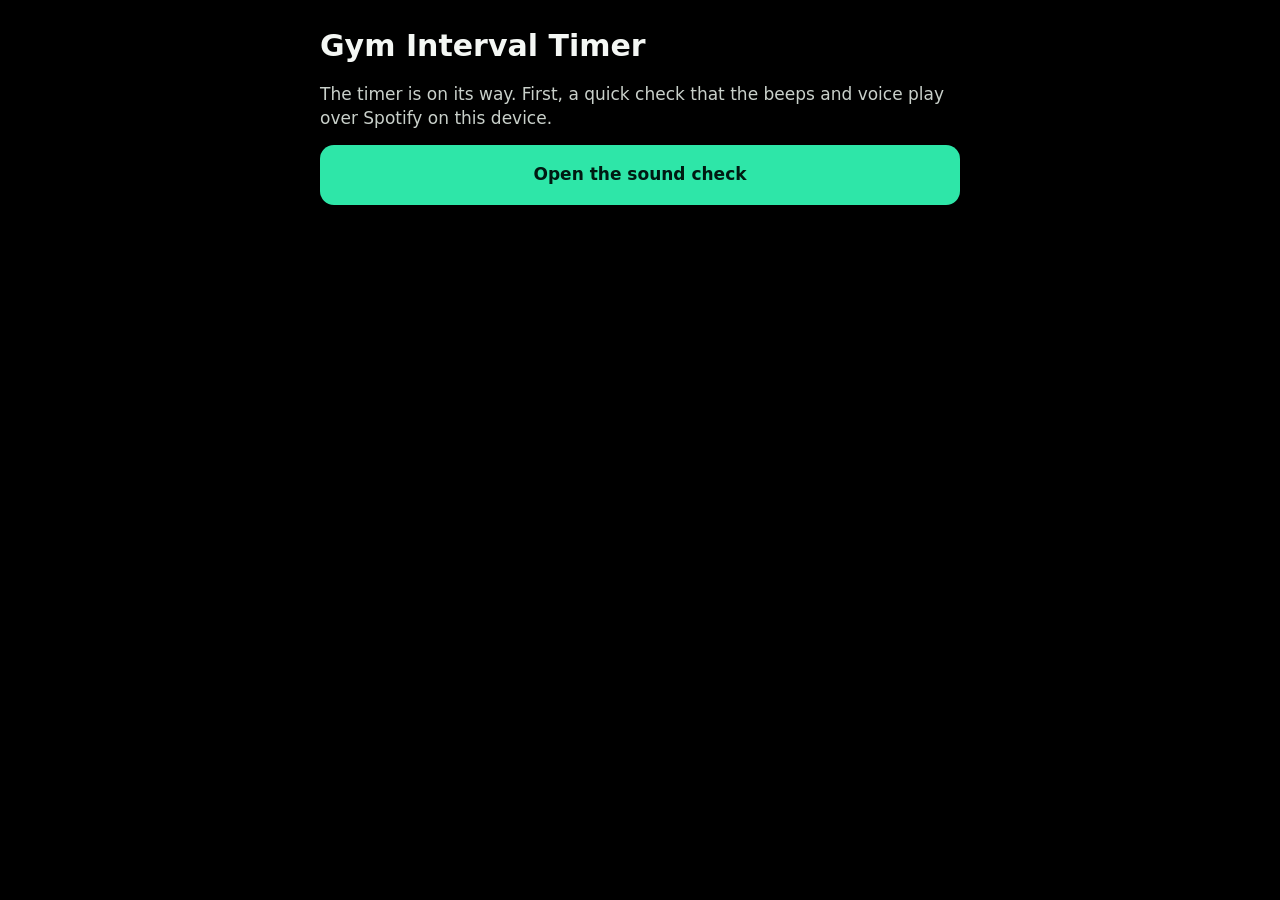
==== index.html @ ab1c6fc9 "Add a sound check page and project notes The sound check tests whether the timer's beeps and voice c" ====
<!doctype html>
<html lang="en">
<head>
<meta charset="utf-8">
<meta name="viewport" content="width=device-width, initial-scale=1, viewport-fit=cover">
<title>Gym Interval Timer</title>
<style>
html,body{margin:0;background:#000;color:#F4F7F4;font:17px/1.45 -apple-system,system-ui,sans-serif}
main{max-width:640px;margin:0 auto;padding:calc(24px + env(safe-area-inset-top)) 16px 32px;display:flex;flex-direction:column;gap:14px}
h1{margin:0;font-size:30px}
p{margin:0;color:#C9D0CA}
a{display:flex;align-items:center;justify-content:center;min-height:60px;border-radius:14px;background:#2EE6A8;color:#001A12;font-weight:700;text-decoration:none}
</style>
</head>
<body>
<main>
<h1>Gym Interval Timer</h1>
<p>The timer is on its way. First, a quick check that the beeps and voice play over Spotify on this device.</p>
<a href="soundcheck/">Open the sound check</a>
</main>
</body>
</html>
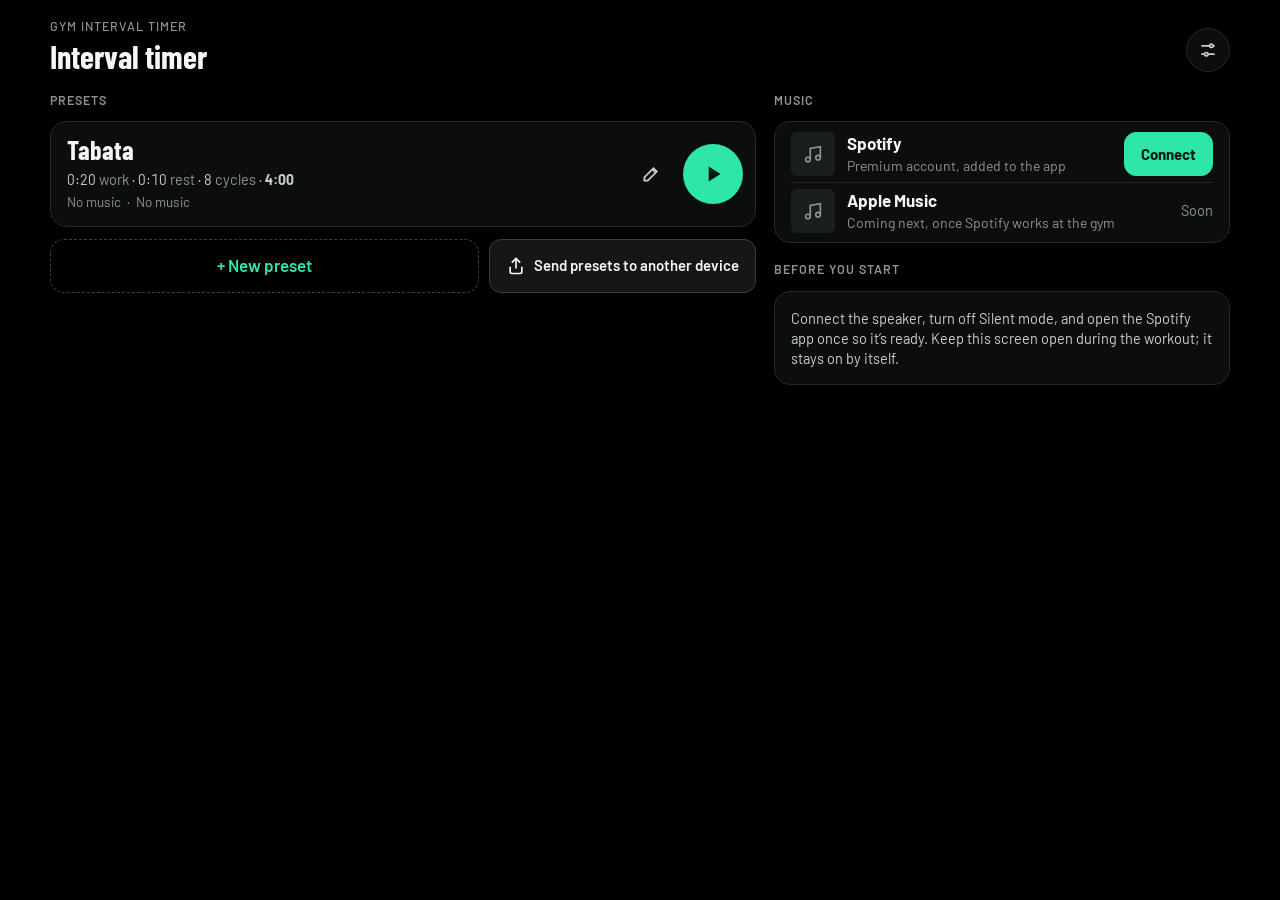
==== commit 71a50cda: "Build the interval timer with Spotify Presets with work, rest, cycles and get ready; a work and a re" ====
--- a/index.html
+++ b/index.html
@@ -3,20 +3,19 @@
 <head>
 <meta charset="utf-8">
 <meta name="viewport" content="width=device-width, initial-scale=1, viewport-fit=cover">
-<title>Gym Interval Timer</title>
-<style>
-html,body{margin:0;background:#000;color:#F4F7F4;font:17px/1.45 -apple-system,system-ui,sans-serif}
-main{max-width:640px;margin:0 auto;padding:calc(24px + env(safe-area-inset-top)) 16px 32px;display:flex;flex-direction:column;gap:14px}
-h1{margin:0;font-size:30px}
-p{margin:0;color:#C9D0CA}
-a{display:flex;align-items:center;justify-content:center;min-height:60px;border-radius:14px;background:#2EE6A8;color:#001A12;font-weight:700;text-decoration:none}
-</style>
+<meta name="apple-mobile-web-app-capable" content="yes">
+<meta name="mobile-web-app-capable" content="yes">
+<meta name="apple-mobile-web-app-status-bar-style" content="black">
+<meta name="apple-mobile-web-app-title" content="Interval Timer">
+<meta name="theme-color" content="#000000">
+<title>Interval Timer</title>
+<link rel="preconnect" href="https://fonts.googleapis.com">
+<link rel="stylesheet" href="https://fonts.googleapis.com/css2?family=Barlow+Condensed:wght@600;700&family=Barlow:wght@400;500;600;700&display=swap">
+<link rel="stylesheet" href="app.css">
+<script src="config.js"></script>
 </head>
 <body>
-<main>
-<h1>Gym Interval Timer</h1>
-<p>The timer is on its way. First, a quick check that the beeps and voice play over Spotify on this device.</p>
-<a href="soundcheck/">Open the sound check</a>
-</main>
+<main class="app" id="app"></main>
+<script type="module" src="js/app.js"></script>
 </body>
 </html>
--- a/app.css
+++ b/app.css
@@ -0,0 +1,179 @@
+:root{
+  --bg:#000;--surface:#0C0E0C;--sunk:#141714;--raised:#1B1F1B;--line:#232823;--line2:#3A413B;
+  --fg:#F4F7F4;--soft:#C9D0CA;--muted:#8C958E;--mint:#2EE6A8;--ink:#001A12;--blue:#5B8CFF;--blue2:#9DB8FF;
+  --yellow:#FFD23F;--red:#FF6B5E;
+  --display:"Barlow Condensed","Arial Narrow",system-ui,sans-serif;
+  --body:"Barlow",-apple-system,system-ui,sans-serif;
+  color-scheme:dark;
+}
+*{box-sizing:border-box}
+html,body{margin:0;background:var(--bg);color:var(--fg);font:17px/1.4 var(--body);-webkit-tap-highlight-color:transparent;-webkit-text-size-adjust:100%}
+body{min-height:100dvh}
+button,input{font:inherit;color:inherit}
+button{cursor:pointer;touch-action:manipulation}
+:focus-visible{outline:2px solid var(--mint);outline-offset:2px}
+[hidden]{display:none!important}
+.app{min-height:100dvh;padding:calc(12px + env(safe-area-inset-top)) calc(16px + env(safe-area-inset-right)) calc(20px + env(safe-area-inset-bottom)) calc(16px + env(safe-area-inset-left))}
+.wrap{max-width:1180px;margin:0 auto;display:flex;flex-direction:column;gap:14px}
+.top{display:flex;align-items:flex-end;justify-content:space-between;gap:12px;padding-top:6px}
+.top h1{margin:0;font-family:var(--display);font-weight:700;font-size:32px;line-height:1}
+.top small{display:block;font-family:var(--body);font-weight:500;font-size:12.5px;color:var(--muted);letter-spacing:.08em;text-transform:uppercase;margin-bottom:4px}
+.lab{font-size:12.5px;font-weight:600;letter-spacing:.08em;text-transform:uppercase;color:var(--muted);margin:6px 0 0}
+.muted{color:var(--muted);font-size:14.5px;margin:0}
+.card{background:var(--surface);border:1px solid var(--line);border-radius:16px;padding:16px;display:flex;flex-direction:column;gap:12px}
+.rows{padding:4px 16px;gap:0}
+.rowi{display:flex;align-items:center;gap:12px;min-height:56px}
+.rowi+.rowi{border-top:1px solid var(--line)}
+.rowi .t{flex:1;min-width:0;display:flex;flex-direction:column}
+.rowi .t em{font-style:normal;font-size:14px;color:var(--muted)}
+.ok{font-weight:700;color:var(--mint);font-size:15px;white-space:nowrap}
+.warn{font-weight:700;color:var(--yellow);font-size:15px}
+.btn{min-height:44px;padding:0 16px;border-radius:12px;border:1px solid var(--line2);background:var(--sunk);font-weight:600;font-size:15px;display:inline-flex;align-items:center;justify-content:center;gap:8px}
+.btn.primary{background:var(--mint);border-color:var(--mint);color:var(--ink);font-weight:700}
+.btn.ghost{background:none;border-color:transparent;color:var(--mint);padding:0 6px}
+.btn.danger{color:var(--red)}
+.btn svg,.ib svg{width:20px;height:20px;fill:none;stroke:currentColor;stroke-width:2}
+.ib{width:44px;height:44px;border-radius:50%;border:1px solid var(--line);background:var(--surface);display:grid;place-items:center;color:var(--soft);flex:none}
+.home{display:grid;gap:18px;grid-template-columns:minmax(0,1fr)}
+@media (min-width:860px){.home{grid-template-columns:minmax(0,1.55fr) minmax(0,1fr)}}
+.col{display:flex;flex-direction:column;gap:12px;min-width:0}
+.pre{display:flex;align-items:center;gap:10px;background:var(--surface);border:1px solid var(--line);border-radius:16px;padding:14px 12px 14px 16px}
+.pre .t{flex:1;min-width:0;display:flex;flex-direction:column;gap:4px}
+.pre h2{margin:0;font-family:var(--display);font-weight:700;font-size:26px;line-height:1.1;overflow-wrap:anywhere}
+.nums{font-size:14.5px;color:var(--soft);font-variant-numeric:tabular-nums}.nums em{font-style:normal;color:var(--muted)}
+.mus{display:flex;flex-wrap:wrap;align-items:center;gap:6px;font-size:13.5px;color:var(--muted)}
+.src{display:inline-flex;align-items:center;height:20px;padding:0 6px;border-radius:4px;font-size:11px;font-weight:700;letter-spacing:.03em;border:1px solid #5f6862;color:var(--soft)}
+.go{flex:none;width:60px;height:60px;border-radius:50%;border:0;background:var(--mint);color:var(--ink);display:grid;place-items:center}
+.go svg{width:26px;height:26px;fill:currentColor}
+.add{min-height:54px;border-radius:14px;border:1.5px dashed var(--line2);background:none;font-weight:600;color:var(--mint);flex:1}
+.addrow{display:flex;gap:10px;flex-wrap:wrap}
+.banner{display:flex;gap:10px;align-items:flex-start;border:1.5px solid var(--yellow);border-radius:14px;padding:12px 14px;background:#1a1606}
+.banner p{margin:0;flex:1}
+.banner b{color:var(--yellow)}
+
+/* edit */
+.ehead{display:flex;align-items:center;gap:8px}
+.ehead h1{flex:1;margin:0;text-align:center;font-family:var(--display);font-size:28px}
+.ehead .btn.ghost{min-width:72px}
+.edit{display:grid;gap:14px;grid-template-columns:minmax(0,1fr)}
+@media (min-width:860px){.edit{grid-template-columns:repeat(3,minmax(0,1fr))}}
+.name{min-height:52px;border-radius:10px;border:1px solid var(--line2);background:#000;padding:0 12px;font-family:var(--display);font-weight:700;font-size:24px;width:100%}
+.f{display:flex;align-items:center;justify-content:space-between;gap:10px;min-height:56px}
+.f label,.f .l{font-weight:600;color:var(--soft)}
+.f input{width:118px;min-height:52px;border-radius:10px;border:1.5px solid var(--line2);background:#000;padding:0 12px;font-family:var(--display);font-weight:700;font-size:30px;text-align:right;font-variant-numeric:tabular-nums}
+.f input.w{border-color:var(--mint)}.f input.r{border-color:var(--blue)}
+.f input:invalid,.f input.bad{border-color:var(--red)}
+.step{display:flex;align-items:center;gap:6px}
+.step b{min-width:64px;text-align:center;font-family:var(--display);font-size:30px;font-variant-numeric:tabular-nums}
+.step button{width:44px;height:44px;border-radius:50%;border:0;background:var(--sunk);font-size:22px;font-weight:600}
+.tot{display:flex;justify-content:space-between;align-items:baseline;border-top:1px solid var(--line);padding-top:12px;color:var(--soft);font-size:15px}
+.tot b{font-family:var(--display);font-size:30px;color:var(--fg)}
+.badge{display:inline-flex;align-items:center;gap:6px;height:30px;padding:0 10px;border-radius:6px;font-size:14px;font-weight:700;letter-spacing:.06em;align-self:flex-start}
+.badge svg{width:12px;height:12px}
+.bw{background:var(--mint);color:var(--ink)}
+.br{border:1.5px solid var(--blue);color:var(--blue2)}
+.ph{display:flex;align-items:center;gap:10px}
+.seg{display:flex;border:1px solid var(--line);border-radius:10px;overflow:hidden}
+.seg button{flex:1;min-height:44px;border:0;background:var(--surface);font-weight:600;font-size:14.5px;display:flex;align-items:center;justify-content:center;gap:6px;padding:0 6px}
+.seg button.on{background:var(--fg);color:#000}
+.seg button:disabled{color:#5f6862;cursor:default}
+.seg svg{width:16px;height:16px;fill:none;stroke:currentColor;stroke-width:2}
+.pick{display:flex;align-items:center;gap:12px;width:100%;min-height:60px;border-radius:10px;border:1px solid var(--line);background:var(--sunk);padding:8px 12px;text-align:left}
+.art{flex:none;width:44px;height:44px;border-radius:6px;background:var(--raised);display:grid;place-items:center;color:var(--muted)}
+.art svg{width:22px;height:22px;fill:none;stroke:currentColor;stroke-width:1.8}
+.pick .t{flex:1;min-width:0;display:flex;flex-direction:column}
+.pick b{font-weight:600;overflow:hidden;text-overflow:ellipsis;white-space:nowrap}.pick em{font-style:normal;font-size:13px;color:var(--muted)}
+.ch{color:var(--muted);font-size:22px}
+.sw{display:flex;align-items:center;justify-content:space-between;gap:10px;min-height:52px}
+.sw .t{display:flex;flex-direction:column}.sw .t em{font-style:normal;font-size:13px;color:var(--muted)}
+.tg{flex:none;display:inline-flex;align-items:center;gap:8px;border:0;background:none;padding:0;min-height:44px}
+.tg i{position:relative;width:51px;height:31px;border-radius:16px;background:#3a413b}
+.tg i::after{content:"";position:absolute;left:2px;top:2px;width:27px;height:27px;border-radius:50%;background:var(--muted)}
+.tg b{font-size:13px;color:var(--muted)}
+.tg[aria-checked="true"] i{background:var(--mint)}
+.tg[aria-checked="true"] i::after{left:auto;right:2px;background:var(--ink)}
+.tg[aria-checked="true"] b{color:var(--mint)}
+.tg:disabled{opacity:.45}
+.why{font-size:13.5px;color:var(--muted);margin:0}
+.start{min-height:56px;border-radius:14px;border:0;background:var(--mint);color:var(--ink);font-weight:700;font-size:18px;display:flex;align-items:center;justify-content:center;gap:10px;width:100%}
+.start svg{width:20px;height:20px;fill:currentColor}
+
+/* sheet */
+.sheet{position:fixed;inset:0;z-index:20;display:flex;align-items:flex-end;justify-content:center;background:rgba(0,0,0,.6)}
+.sheet .box{width:min(640px,100%);max-height:88dvh;display:flex;flex-direction:column;background:var(--surface);border:1px solid var(--line);border-radius:18px 18px 0 0;padding:10px 16px calc(16px + env(safe-area-inset-bottom))}
+@media (min-width:700px){.sheet{align-items:center}.sheet .box{border-radius:18px}}
+.sheet .hd{display:flex;align-items:center;gap:8px;min-height:52px}
+.sheet .hd h2{flex:1;margin:0;text-align:center;font-family:var(--display);font-size:24px}
+.sheet .bd{overflow-y:auto;display:flex;flex-direction:column;gap:10px;padding-bottom:6px}
+.search{min-height:46px;border-radius:10px;border:1px solid var(--line);background:var(--sunk);padding:0 12px;width:100%}
+.it{display:flex;align-items:center;gap:12px;min-height:64px;border:0;border-top:1px solid var(--line);background:none;padding:8px 0;text-align:left;width:100%}
+.it .t{flex:1;min-width:0;display:flex;flex-direction:column}
+.it b{font-weight:600}.it em{font-style:normal;font-size:13px;color:var(--muted)}
+.it.on b{color:var(--mint)}
+.sel{flex:none;font-size:14px;font-weight:700;color:var(--mint)}
+.link{width:100%;min-height:46px;border-radius:10px;border:1px solid var(--line2);background:#000;padding:0 10px;font-size:13px;color:var(--soft)}
+
+/* run */
+.run{position:fixed;inset:0;display:flex;flex-direction:column;overflow:hidden;
+  padding:calc(10px + env(safe-area-inset-top)) calc(16px + env(safe-area-inset-right)) calc(16px + env(safe-area-inset-bottom)) calc(16px + env(safe-area-inset-left))}
+.run.work{background:var(--mint);color:var(--ink)}
+.run.rest{background:#000;color:var(--fg);box-shadow:inset 0 0 0 7px var(--blue)}
+.run.ready{background:var(--sunk);color:var(--fg)}
+.run .grid{flex:1;min-height:0;display:flex;flex-direction:column;gap:12px}
+@media (min-width:860px) and (orientation:landscape){.run .grid{display:grid;grid-template-columns:minmax(0,1fr) 360px;gap:32px}.run .side{padding-top:66px}}
+.run .main{flex:1;min-height:0;display:flex;flex-direction:column;gap:12px}
+.rbar{display:flex;align-items:center;justify-content:space-between;gap:10px;min-height:52px}
+.rbar .nm{font-family:var(--display);font-weight:700;font-size:21px;overflow:hidden;text-overflow:ellipsis;white-space:nowrap;text-align:center;flex:1}
+.end{flex:none;min-height:44px;padding:0 14px;border-radius:22px;border:1.5px solid currentColor;background:none;font-weight:700;font-size:14px;opacity:.85;user-select:none;-webkit-user-select:none;-webkit-touch-callout:none;position:relative;overflow:hidden}
+.end i{position:absolute;left:0;top:0;bottom:0;width:0;background:currentColor;opacity:.25}
+.end.hold i{width:100%;transition:width .8s linear}
+.cyc{flex:none;min-width:60px;text-align:right;font-family:var(--display);font-size:23px;font-weight:700;font-variant-numeric:tabular-nums}
+.cyc em{font-style:normal;font-size:15px;font-family:var(--body);font-weight:600}
+.dots{display:flex;gap:3px}
+.dots i{flex:1;height:10px;border-radius:2px;background:currentColor;opacity:.18}
+.dots i.d{opacity:1}
+.dots i.c{opacity:1;background:none;box-shadow:inset 0 0 0 2px currentColor}
+.run.rest .dots{color:var(--blue2)}
+.mid{flex:1;min-height:0;display:flex;flex-direction:column;align-items:center;justify-content:center}
+.word{display:flex;align-items:center;gap:12px;font-family:var(--display);font-weight:700;font-size:clamp(40px,7vw,64px);letter-spacing:.1em;line-height:1;margin:0}
+.word svg{width:.62em;height:.62em}
+.big{font-family:var(--display);font-weight:700;font-size:clamp(120px,min(26vw,34vh),300px);line-height:1;font-variant-numeric:tabular-nums;margin:0}
+.run.rest .word,.run.rest .big{color:var(--blue2)}
+.run.ready .word,.run.ready .big{color:var(--yellow)}
+.prog{width:100%;height:12px;border-radius:6px;background:currentColor;position:relative;overflow:hidden}
+.prog::before{content:"";position:absolute;inset:0;background:inherit}
+.run.work .prog{background:rgba(0,26,18,.18)}.run.rest .prog{background:var(--raised)}
+.prog i{position:absolute;left:0;top:0;bottom:0;width:0;background:var(--ink)}
+.run.rest .prog i{background:var(--blue)}
+.under{display:flex;justify-content:space-between;gap:10px;width:100%;margin-top:10px;font-size:clamp(15px,1.8vw,19px);font-weight:600}
+.run.rest .under{color:var(--soft)}
+.side{display:flex;flex-direction:column;gap:10px}
+.np{display:flex;align-items:center;gap:12px;border-radius:14px;padding:10px 12px;background:var(--ink);color:var(--fg)}
+.run.rest .np,.run.ready .np{background:var(--surface);border:1px solid var(--line)}
+.np .t{flex:1;min-width:0;display:flex;flex-direction:column;font-size:14px}
+.np b{font-size:15px;overflow:hidden;text-overflow:ellipsis;white-space:nowrap}
+.np em{font-style:normal;color:#A9B2AB;font-size:13px;overflow:hidden;text-overflow:ellipsis;white-space:nowrap}
+.np .skip{flex:none;width:44px;height:44px;border-radius:50%;border:0;background:var(--raised);color:var(--fg);display:grid;place-items:center}
+.np .skip svg{width:20px;height:20px;fill:currentColor}
+.queued{font-size:14px;font-weight:600;display:flex;justify-content:space-between;gap:8px;padding:0 4px;opacity:.85}.queued span:last-child{white-space:nowrap}
+.rerr{border-radius:12px;padding:10px 12px;background:#000;color:var(--fg);font-size:14px;font-weight:600;border:1.5px solid var(--yellow)}
+.ctl{display:flex;gap:12px}
+.ctl button{flex:1;min-height:64px;border-radius:16px;border:2px solid currentColor;background:none;font-weight:700;font-size:17px;display:flex;align-items:center;justify-content:center;gap:8px}
+.run.rest .ctl button,.run.ready .ctl button{border-color:var(--line2)}
+.ctl button.p{background:var(--ink);color:var(--mint);border-color:var(--ink)}
+.run.rest .ctl button.p,.run.ready .ctl button.p{background:var(--fg);color:#000;border-color:var(--fg)}
+.ctl svg{width:22px;height:22px;fill:currentColor}
+@media (min-width:860px) and (orientation:landscape){.ctl{flex-direction:column;margin-top:auto}.ctl button{min-height:72px;flex:none}}
+.loading{position:fixed;inset:0;display:grid;place-items:center;background:var(--sunk);text-align:center;padding:24px}
+.loading .box{display:flex;flex-direction:column;gap:14px;align-items:center;max-width:460px}
+
+/* done */
+.done{max-width:640px;margin:0 auto;display:flex;flex-direction:column;gap:14px;text-align:center;padding-top:6vh}
+.done .ok2{width:84px;height:84px;margin:0 auto;border-radius:50%;border:3px solid var(--mint);display:grid;place-items:center;color:var(--mint)}
+.done .ok2 svg{width:44px;height:44px;fill:none;stroke:currentColor;stroke-width:3}
+.done h1{margin:0;font-family:var(--display);font-size:38px;line-height:1.1}
+.stats{display:grid;grid-template-columns:repeat(3,minmax(0,1fr));gap:8px}
+.stats b{display:block;font-family:var(--display);font-size:30px;font-variant-numeric:tabular-nums}
+.stats span{font-size:13px;color:var(--muted)}
+.toast{position:fixed;left:50%;transform:translateX(-50%);bottom:calc(24px + env(safe-area-inset-bottom));background:var(--fg);color:#000;padding:10px 16px;border-radius:10px;font-weight:600;z-index:30;max-width:calc(100% - 32px)}
+@media (prefers-reduced-motion:reduce){*{transition:none!important}}
